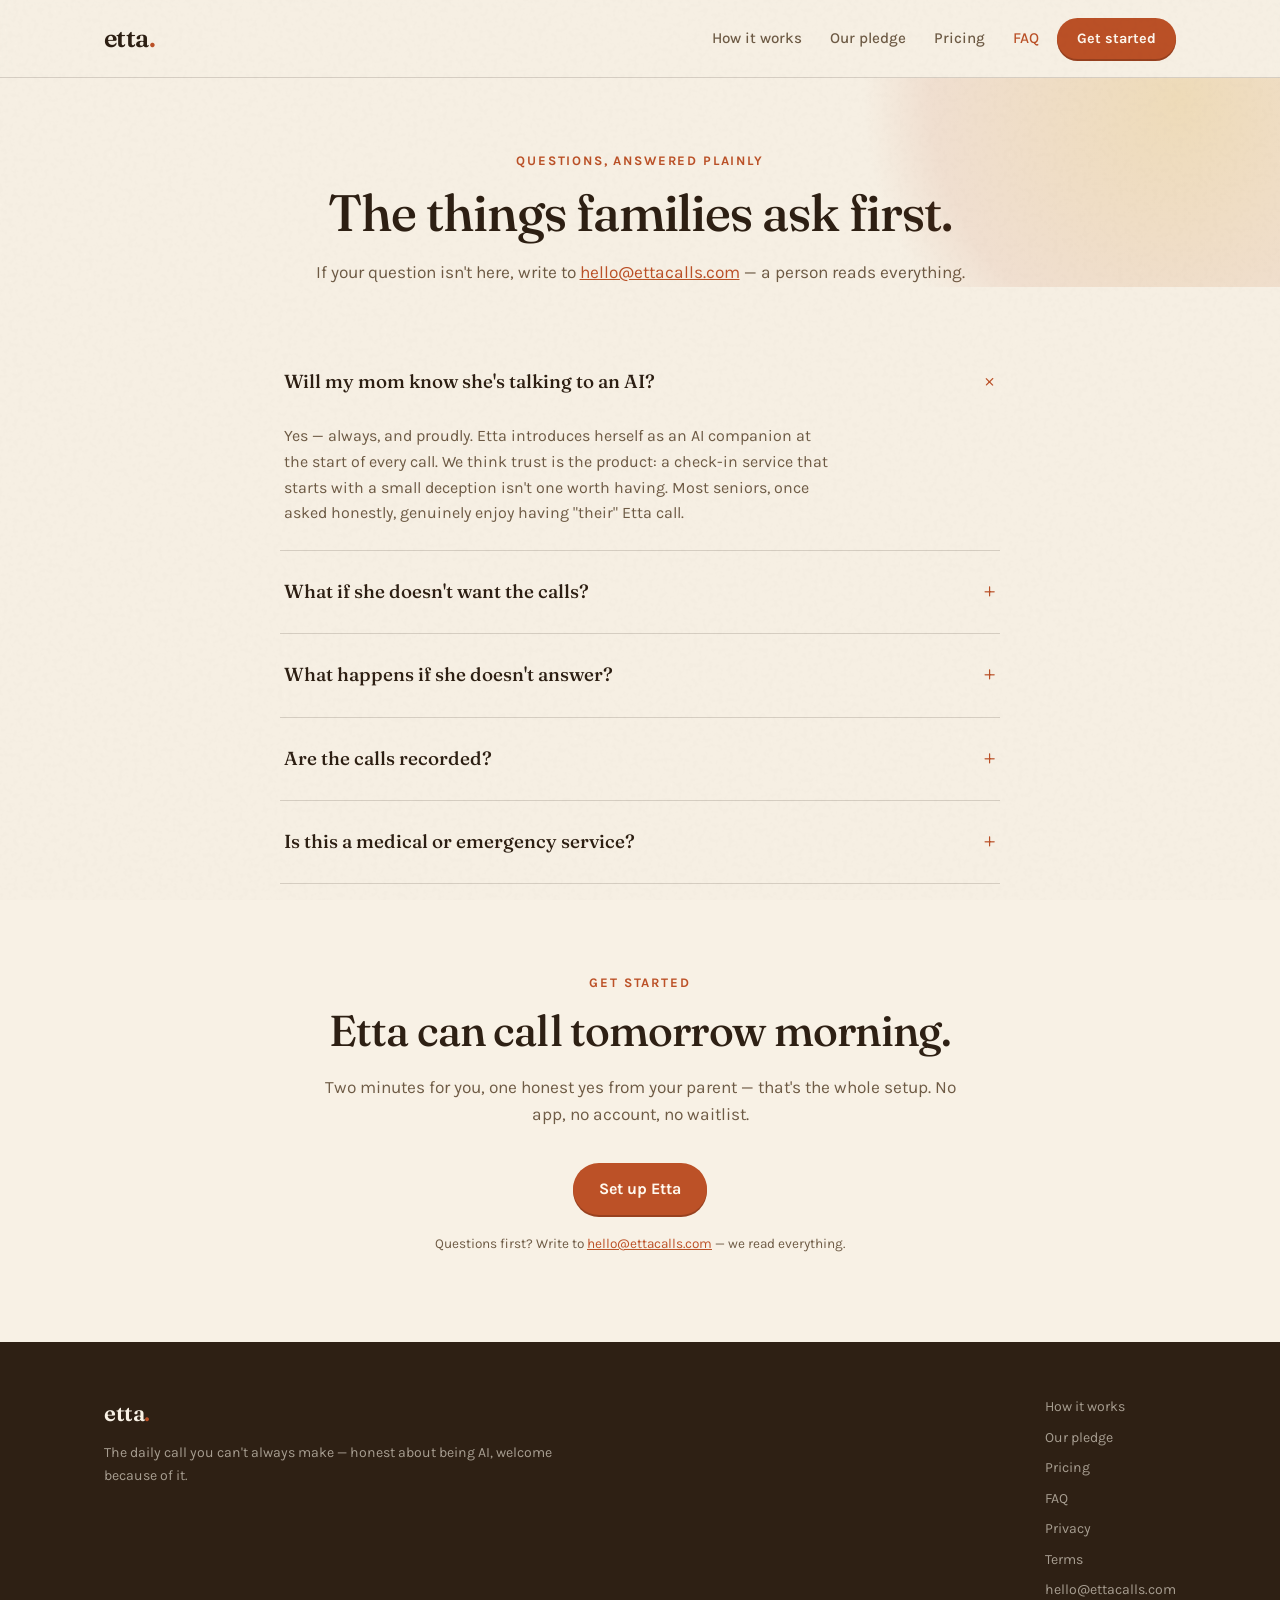
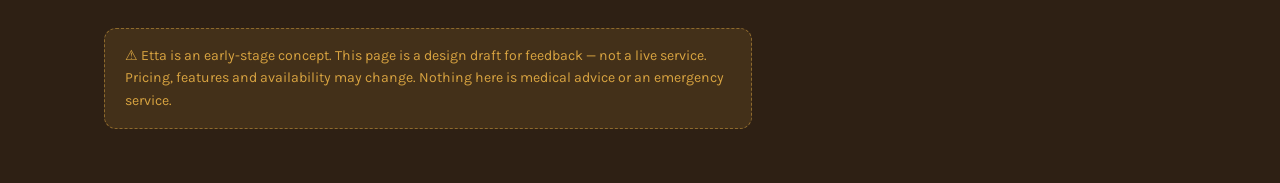
==== faq.html @ 238adfff "Clear the A2P 10DLC blockers: privacy, terms, and real SMS consent Every summary and escalation text" ====
<!DOCTYPE html>
<html lang="en">
<head>
<meta charset="UTF-8">
<meta name="viewport" content="width=device-width, initial-scale=1.0">
<title>FAQ — Etta</title>
<meta name="description" content="The things families ask Etta first, answered plainly: consent, privacy, recordings, missed calls, and what Etta is — and isn't.">
<link rel="icon" href="favicon.ico" sizes="any">
<link rel="icon" type="image/png" sizes="32x32" href="assets/favicon-32x32.png">
<link rel="icon" type="image/png" sizes="16x16" href="assets/favicon-16x16.png">
<link rel="apple-touch-icon" href="assets/apple-touch-icon.png">
<link rel="manifest" href="site.webmanifest">
<meta name="theme-color" content="#F8F1E5">
<link rel="preconnect" href="https://fonts.googleapis.com">
<link rel="preconnect" href="https://fonts.gstatic.com" crossorigin>
<link href="https://fonts.googleapis.com/css2?family=Fraunces:ital,opsz,wght@0,9..144,400;0,9..144,500;0,9..144,600;1,9..144,400;1,9..144,500&family=Karla:ital,wght@0,400;0,500;0,600;0,700;1,400&display=swap" rel="stylesheet">
<link rel="stylesheet" href="styles.css">
</head>
<body>

<header>
  <nav class="nav">
    <a class="logo" href="index.html">etta<span>.</span></a>
    <div class="nav-links">
      <a href="how-it-works.html">How it works</a>
      <a href="pledge.html">Our pledge</a>
      <a href="pricing.html">Pricing</a>
      <a href="faq.html" class="active">FAQ</a>
    </div>
    <div class="nav-actions">
      <a class="btn small" href="signup.html">Get started</a>
      <button class="menu-btn" type="button" aria-label="Menu" aria-expanded="false"><i></i><i></i><i></i></button>
    </div>
  </nav>
</header>

<main>
  <div class="page-hero center">
    <div class="wrap">
      <div class="sec-kicker">Questions, answered plainly</div>
      <h1 class="page-title">The things families ask first.</h1>
      <p class="sec-lede">If your question isn't here, write to <a href="mailto:hello@ettacalls.com" style="color:var(--terra)">hello@ettacalls.com</a> — a person reads everything.</p>
    </div>
  </div>

  <section style="padding-top:10px">
    <div class="wrap">
      <div class="faq">
        <details open>
          <summary>Will my mom know she's talking to an AI?</summary>
          <p>Yes — always, and proudly. Etta introduces herself as an AI companion at the start of every call. We think trust is the product: a check-in service that starts with a small deception isn't one worth having. Most seniors, once asked honestly, genuinely enjoy having "their" Etta call.</p>
        </details>
        <details>
          <summary>What if she doesn't want the calls?</summary>
          <p>Then they don't happen. Your parent consents personally before the first check-in call, and can stop the service at any moment just by saying so on a call. Their yes — and their no — always outranks the subscription.</p>
        </details>
        <details>
          <summary>What happens if she doesn't answer?</summary>
          <p>Etta retries a little later, then sends her a text. If there's still no reply, we work through the contact chain you chose — a neighbor, a sibling, you — so an unanswered phone never just disappears into silence.</p>
        </details>
        <details>
          <summary>Are the calls recorded?</summary>
          <p>Calls are transcribed to produce the family summary, and your parent is told this plainly when they sign up. Summaries go only to the family members they agreed to. We don't sell data, run ads, or use conversations for marketing — ever.</p>
        </details>
        <details>
          <summary>Is this a medical or emergency service?</summary>
          <p>No. Etta is a wellbeing and companionship service, not a medical device, and she's no substitute for emergency response. If a call ever suggests something urgent, Etta's job is simple: get the humans who love them informed, fast.</p>
        </details>
      </div>
    </div>
  </section>

  <section class="waitlist" style="padding-top:0">
    <div class="wrap">
      <div class="sec-kicker">Get started</div>
      <h2>Etta can call tomorrow morning.</h2>
      <p class="sec-lede">Two minutes for you, one honest yes from your parent — that's the whole setup. No app, no account, no waitlist.</p>
      <a class="btn" href="signup.html">Set up Etta</a>
      <p class="hero-note">Questions first? Write to <a href="mailto:hello@ettacalls.com">hello@ettacalls.com</a> — we read everything.</p>
    </div>
  </section>
</main>

<footer>
  <div class="wrap">
    <div class="foot-grid">
      <div>
        <a class="logo" href="index.html">etta<span>.</span></a>
        <p style="margin-top:10px;max-width:34em">The daily call you can't always make — honest about being AI, welcome because of it.</p>
      </div>
      <div class="foot-links">
        <a href="how-it-works.html">How it works</a>
        <a href="pledge.html">Our pledge</a>
        <a href="pricing.html">Pricing</a>
        <a href="faq.html">FAQ</a>
        <a href="privacy.html">Privacy</a>
        <a href="terms.html">Terms</a>
        <a href="mailto:hello@ettacalls.com">hello@ettacalls.com</a>
      </div>
    </div>
    <div class="draft-note">
      &#x26A0;&#xFE0E; Etta is an early-stage concept. This page is a design draft for feedback — not a live service. Pricing, features and availability may change. Nothing here is medical advice or an emergency service.
    </div>
  </div>
</footer>

<script src="app.js"></script>
</body>
</html>
---- styles.css ----
:root{
  --paper:#F8F1E5;
  --paper-deep:#F0E5D0;
  --ink:#2E2014;
  --ink-soft:#6E5B45;
  --terra:#BC5127;
  --terra-deep:#98411F;
  --sage:#77875F;
  --gold:#D9A441;
  --card:#FFFDF7;
  --line:rgba(46,32,20,.16);
  --serif:"Fraunces",Georgia,serif;
  --sans:"Karla",sans-serif;
}
*{margin:0;padding:0;box-sizing:border-box}
html{scroll-behavior:smooth}
body{
  font-family:var(--sans);
  background:var(--paper);
  color:var(--ink);
  line-height:1.6;
  overflow-x:hidden;
}
body::after{
  content:"";position:fixed;inset:0;pointer-events:none;z-index:999;opacity:.5;
  background-image:url("data:image/svg+xml,%3Csvg viewBox='0 0 200 200' xmlns='http://www.w3.org/2000/svg'%3E%3Cfilter id='n'%3E%3CfeTurbulence type='fractalNoise' baseFrequency='0.9' numOctaves='2'/%3E%3CfeColorMatrix values='0 0 0 0 0 0 0 0 0 0 0 0 0 0 0 0 0 0 0.04 0'/%3E%3C/filter%3E%3Crect width='200' height='200' filter='url(%23n)'/%3E%3C/svg%3E");
}
::selection{background:var(--terra);color:var(--paper)}

.wrap{max-width:1120px;margin:0 auto;padding:0 24px}

/* ---------- header ----------- */
header{
  position:sticky;top:0;z-index:50;
  background:color-mix(in srgb,var(--paper) 88%,transparent);
  backdrop-filter:blur(10px);
  border-bottom:1px solid var(--line);
}
.nav{display:flex;align-items:center;justify-content:space-between;gap:18px;padding:18px 24px;max-width:1120px;margin:0 auto}
.logo{font-family:var(--serif);font-weight:600;font-size:1.6rem;letter-spacing:-.02em;text-decoration:none;color:var(--ink)}
.logo span{color:var(--terra)}
.nav-links{display:flex;gap:28px;align-items:center;margin-left:auto}
.nav-links a{color:var(--ink-soft);text-decoration:none;font-size:.95rem;font-weight:500}
.nav-links a:hover{color:var(--terra)}
.nav-links a.active{color:var(--terra)}
.nav-actions{display:flex;align-items:center;gap:8px}
.btn{
  display:inline-block;background:var(--terra);color:#FFF8EE;border:none;cursor:pointer;
  font-family:var(--sans);font-weight:700;font-size:1rem;
  padding:13px 26px;border-radius:999px;text-decoration:none;
  box-shadow:0 2px 0 var(--terra-deep);
  transition:transform .15s ease,box-shadow .15s ease,background .15s ease;
}
.btn:hover{transform:translateY(-2px);box-shadow:0 4px 0 var(--terra-deep);background:#C75A2E}
.btn.small{padding:9px 20px;font-size:.9rem}
.btn.ghost{background:transparent;color:var(--terra);box-shadow:inset 0 0 0 2px var(--terra)}
.btn.ghost:hover{background:var(--terra);color:#FFF8EE}
.btn:disabled{opacity:.65;cursor:wait;transform:none}

/* hamburger — mobile only */
.menu-btn{display:none;position:relative;width:40px;height:40px;background:none;border:0;cursor:pointer;flex-shrink:0}
.menu-btn i{position:absolute;left:9px;right:9px;height:2px;background:var(--ink);border-radius:2px;transition:transform .25s ease,opacity .25s ease}
.menu-btn i:nth-child(1){top:13px}
.menu-btn i:nth-child(2){top:19px}
.menu-btn i:nth-child(3){top:25px}
.menu-btn.open i:nth-child(1){transform:translateY(6px) rotate(45deg)}
.menu-btn.open i:nth-child(2){opacity:0}
.menu-btn.open i:nth-child(3){transform:translateY(-6px) rotate(-45deg)}

/* ---------- hero ---------- */
.hero{position:relative;padding:84px 0 60px;overflow:hidden}
.hero::before{
  content:"";position:absolute;top:-260px;right:-180px;width:720px;height:720px;border-radius:50%;
  background:radial-gradient(circle,rgba(217,164,65,.32),rgba(188,81,39,.12) 55%,transparent 70%);
  pointer-events:none;
}
.hero-grid{display:grid;grid-template-columns:1.05fr .95fr;gap:56px;align-items:center;position:relative}
.kicker{
  display:inline-flex;align-items:center;gap:9px;
  font-size:.82rem;font-weight:700;letter-spacing:.14em;text-transform:uppercase;color:var(--terra);
  margin-bottom:22px;
}
.kicker::before{content:"";width:26px;height:2px;background:var(--terra)}
h1{
  font-family:var(--serif);font-weight:500;font-size:clamp(2.6rem,5.4vw,4.1rem);
  line-height:1.06;letter-spacing:-.025em;margin-bottom:24px;
}
h1 em{font-style:italic;color:var(--terra)}
.lede{font-size:1.18rem;color:var(--ink-soft);max-width:32em;margin-bottom:34px}
.lede strong{color:var(--ink)}
.hero-ctas{display:flex;gap:14px;flex-wrap:wrap;align-items:center}
.hero-note{font-size:.85rem;color:var(--ink-soft);margin-top:18px}
.hero-note a{color:var(--terra)}

/* page hero (interior pages) */
.page-hero{position:relative;padding:72px 0 0;overflow:hidden}
.page-hero::before{
  content:"";position:absolute;top:-300px;right:-220px;width:640px;height:640px;border-radius:50%;
  background:radial-gradient(circle,rgba(217,164,65,.26),rgba(188,81,39,.1) 55%,transparent 70%);
  pointer-events:none;
}
.page-title{
  font-family:var(--serif);font-weight:500;font-size:clamp(2.1rem,4.4vw,3.2rem);
  line-height:1.1;letter-spacing:-.02em;margin-bottom:18px;max-width:20em;
}
.page-hero.center{text-align:center}
.page-hero.center .page-title{margin-inline:auto}
.page-hero.center .sec-lede{margin-inline:auto}

/* phone card */
.phone-stack{position:relative;animation:rise .9s ease both .2s}
.call-card{
  background:var(--card);border:1px solid var(--line);border-radius:22px;
  box-shadow:0 24px 48px -18px rgba(46,32,20,.28);
  padding:26px;position:relative;transform:rotate(1.5deg);
}
.call-head{display:flex;align-items:center;gap:14px;padding-bottom:18px;border-bottom:1px dashed var(--line);margin-bottom:18px}
.ring{
  position:relative;width:48px;height:48px;border-radius:50%;flex-shrink:0;
  background:var(--terra);color:#FFF8EE;display:grid;place-items:center;font-size:1.3rem;
}
.ring::before,.ring::after{
  content:"";position:absolute;inset:0;border-radius:50%;border:2px solid var(--terra);
  animation:pulse 2.4s ease-out infinite;
}
.ring::after{animation-delay:1.2s}
@keyframes pulse{0%{transform:scale(1);opacity:.7}100%{transform:scale(2);opacity:0}}
.call-head b{font-family:var(--serif);font-size:1.15rem;font-weight:600;display:block;line-height:1.2}
.call-head small{color:var(--ink-soft);font-size:.85rem}
.bubble{max-width:88%;padding:12px 16px;border-radius:16px;font-size:.95rem;margin-bottom:12px;animation:rise .6s ease both}
.bubble.etta{background:var(--paper-deep);border-bottom-left-radius:4px}
.bubble.etta:first-of-type{animation-delay:.5s}
.bubble.margaret{background:var(--terra);color:#FFF8EE;margin-left:auto;border-bottom-right-radius:4px;animation-delay:1.1s}
.bubble.etta:last-of-type{animation-delay:1.7s}
.bubble .who{display:block;font-size:.72rem;font-weight:700;letter-spacing:.08em;text-transform:uppercase;opacity:.6;margin-bottom:3px}
.honest-tag{
  position:absolute;top:-16px;right:22px;transform:rotate(3deg);
  background:var(--gold);color:var(--ink);font-weight:700;font-size:.8rem;
  padding:7px 14px;border-radius:8px;box-shadow:0 3px 8px rgba(46,32,20,.2);
}
@keyframes rise{from{opacity:0;transform:translateY(16px)}to{opacity:1;transform:translateY(0)}}
.call-card .bubble.margaret{transform:none}

/* ---------- marquee ---------- */
.marquee{border-top:1px solid var(--line);border-bottom:1px solid var(--line);background:var(--paper-deep);overflow:hidden;padding:14px 0;margin-top:70px}
.marquee-track{display:flex;gap:48px;white-space:nowrap;animation:scroll 36s linear infinite;width:max-content}
.marquee-track span{font-family:var(--serif);font-style:italic;font-size:1.05rem;color:var(--ink-soft)}
.marquee-track b{color:var(--ink);font-family:var(--sans);font-style:normal;font-weight:700}
@keyframes scroll{to{transform:translateX(-50%)}}

/* ---------- sections ---------- */
section{padding:88px 0}
.sec-kicker{font-size:.82rem;font-weight:700;letter-spacing:.14em;text-transform:uppercase;color:var(--terra);margin-bottom:14px}
h2{font-family:var(--serif);font-weight:500;font-size:clamp(1.9rem,3.6vw,2.7rem);letter-spacing:-.02em;line-height:1.12;margin-bottom:18px;max-width:20em}
.sec-lede{color:var(--ink-soft);font-size:1.08rem;max-width:38em}

/* how it works */
.steps{display:grid;grid-template-columns:repeat(3,1fr);gap:28px;margin-top:54px}
.step{background:var(--card);border:1px solid var(--line);border-radius:18px;padding:30px 26px;position:relative}
.step:nth-child(2){transform:translateY(18px)}
.step:nth-child(3){transform:translateY(36px)}
.step-num{font-family:var(--serif);font-size:3.4rem;font-weight:400;font-style:italic;color:var(--terra);line-height:1;margin-bottom:14px}
.step h3{font-family:var(--serif);font-size:1.3rem;font-weight:600;margin-bottom:10px}
.step p{color:var(--ink-soft);font-size:.97rem}
.step .flag{
  display:inline-block;margin-top:14px;background:rgba(119,135,95,.15);color:var(--sage);
  font-size:.78rem;font-weight:700;padding:5px 12px;border-radius:999px;letter-spacing:.04em;
}

/* explore cards (home) */
.explore-grid{display:grid;grid-template-columns:repeat(4,1fr);gap:20px;margin-top:48px}
.explore-card{
  display:flex;flex-direction:column;background:var(--card);border:1px solid var(--line);border-radius:18px;
  padding:26px 22px;text-decoration:none;color:var(--ink);
  transition:transform .18s ease,box-shadow .18s ease,border-color .18s ease;
}
.explore-card:hover{transform:translateY(-4px);box-shadow:0 18px 34px -18px rgba(46,32,20,.3);border-color:var(--terra)}
.explore-card h3{font-family:var(--serif);font-size:1.25rem;font-weight:600;margin-bottom:8px}
.explore-card p{color:var(--ink-soft);font-size:.93rem;margin-bottom:16px}
.explore-card .go{margin-top:auto;color:var(--terra);font-weight:700;font-size:.9rem}

/* summary section — dark */
.dark{background:var(--ink);color:var(--paper)}
.dark h2{color:var(--paper)}
.dark .sec-lede{color:rgba(248,241,229,.65)}
.dark-grid{display:grid;grid-template-columns:1fr 1fr;gap:64px;align-items:center}
.sms-card{
  background:#3B2C1D;border:1px solid rgba(248,241,229,.14);border-radius:22px;padding:26px;
  box-shadow:0 24px 48px -18px rgba(0,0,0,.5);transform:rotate(-1.5deg);
}
.sms-head{display:flex;justify-content:space-between;align-items:baseline;margin-bottom:16px;font-size:.85rem;color:rgba(248,241,229,.55)}
.sms-head b{font-family:var(--serif);font-size:1.05rem;color:var(--paper);font-weight:600}
.sms-body{background:rgba(248,241,229,.07);border-radius:14px;padding:18px;font-size:.97rem;line-height:1.65;color:rgba(248,241,229,.9)}
.sms-body mark{background:rgba(217,164,65,.25);color:var(--gold);padding:1px 5px;border-radius:4px}
.chips{display:flex;gap:10px;flex-wrap:wrap;margin-top:16px}
.chip{font-size:.8rem;font-weight:700;padding:6px 13px;border-radius:999px;background:rgba(119,135,95,.25);color:#B9C7A4}
.chip.warn{background:rgba(217,164,65,.2);color:var(--gold)}
.dark ul{list-style:none;margin-top:26px}
.dark li{padding-left:34px;position:relative;margin-bottom:16px;color:rgba(248,241,229,.8)}
.dark li::before{content:"\260F\FE0E";position:absolute;left:0;top:0;color:var(--gold);font-size:1.15rem}
.dark li b{color:var(--paper)}

/* pledge */
.pledge-card{
  max-width:720px;margin:54px auto 0;background:var(--card);
  border:1px solid var(--line);border-radius:6px;padding:54px 58px;position:relative;
  box-shadow:0 24px 48px -20px rgba(46,32,20,.25);
}
.pledge-card::before{
  content:"";position:absolute;inset:10px;border:1px solid var(--line);border-radius:3px;pointer-events:none;
}
.pledge-card h3{font-family:var(--serif);font-style:italic;font-weight:500;font-size:1.8rem;margin-bottom:26px;text-align:center}
.pledge-list{list-style:none}
.pledge-list li{
  font-family:var(--serif);font-size:1.12rem;line-height:1.5;padding:15px 0 15px 40px;position:relative;
  border-bottom:1px dashed var(--line);
}
.pledge-list li:last-child{border-bottom:none}
.pledge-list li::before{content:"\2713\FE0E";position:absolute;left:6px;color:var(--sage);font-weight:700;font-family:var(--sans)}
.signature{
  font-family:var(--serif);font-style:italic;font-size:1.5rem;color:var(--terra);
  text-align:right;margin-top:26px;transform:rotate(-2deg);
}

/* pricing */
.plans{display:grid;grid-template-columns:1fr 1fr;gap:28px;max-width:820px;margin:54px auto 0}
.plan{background:var(--card);border:1px solid var(--line);border-radius:20px;padding:38px 34px;position:relative}
.plan.featured{border:2px solid var(--terra);box-shadow:0 24px 48px -20px rgba(188,81,39,.3)}
.plan .tag{
  position:absolute;top:-14px;left:50%;transform:translateX(-50%) rotate(-2deg);
  background:var(--terra);color:#FFF8EE;font-size:.78rem;font-weight:700;
  padding:6px 16px;border-radius:999px;white-space:nowrap;
}
.plan h3{font-family:var(--serif);font-size:1.4rem;font-weight:600;margin-bottom:6px}
.plan .freq{color:var(--ink-soft);font-size:.92rem;margin-bottom:20px}
.price{font-family:var(--serif);font-size:3rem;font-weight:500;letter-spacing:-.03em;margin-bottom:24px}
.price small{font-family:var(--sans);font-size:1rem;color:var(--ink-soft);font-weight:400}
.plan ul{list-style:none;margin-bottom:30px}
.plan li{padding:9px 0 9px 28px;position:relative;font-size:.96rem;color:var(--ink-soft);border-bottom:1px dashed var(--line)}
.plan li:last-child{border-bottom:none}
.plan li::before{content:"—";position:absolute;left:2px;color:var(--terra);font-weight:700}
.plan .btn{width:100%;text-align:center}
.plans-note{text-align:center;color:var(--ink-soft);font-size:.9rem;margin-top:26px}

/* faq */
.faq{max-width:720px;margin:44px auto 0}
details{border-bottom:1px solid var(--line)}
summary{
  cursor:pointer;list-style:none;display:flex;justify-content:space-between;align-items:center;gap:18px;
  font-family:var(--serif);font-size:1.18rem;font-weight:500;padding:22px 4px;
}
summary::-webkit-details-marker{display:none}
summary::after{content:"+";font-size:1.5rem;color:var(--terra);transition:transform .25s ease;flex-shrink:0}
details[open] summary::after{transform:rotate(45deg)}
details p{padding:0 4px 24px;color:var(--ink-soft);max-width:56ch}

/* waitlist */
.waitlist{text-align:center}
.waitlist h2{margin-left:auto;margin-right:auto}
.waitlist .sec-lede{margin:0 auto 34px}

/* ---------- waitlist modal ---------- */
body.modal-open{overflow:hidden}
.modal-overlay{
  position:fixed;inset:0;z-index:1000;
  background:rgba(46,32,20,.55);backdrop-filter:blur(3px);
  display:grid;place-items:center;padding:22px;
  opacity:0;pointer-events:none;transition:opacity .25s ease;
}
.modal-overlay.open{opacity:1;pointer-events:auto}
.modal{
  background:var(--card);border:1px solid var(--line);border-radius:20px;
  width:min(460px,100%);max-height:calc(100vh - 44px);max-height:calc(100dvh - 44px);overflow:auto;
  padding:36px 32px 32px;position:relative;
  box-shadow:0 32px 70px -24px rgba(46,32,20,.55);
  transform:translateY(16px);transition:transform .25s ease;
}
.modal-overlay.open .modal{transform:none}
.modal h3{font-family:var(--serif);font-size:1.55rem;font-weight:600;line-height:1.15;margin-bottom:10px}
.modal-intro{color:var(--ink-soft);font-size:.97rem;margin-bottom:24px}
.modal-close{
  position:absolute;top:12px;right:12px;width:36px;height:36px;border-radius:50%;
  border:1px solid var(--line);background:var(--paper);color:var(--ink-soft);
  font-size:1.15rem;line-height:1;cursor:pointer;
}
.modal-close:hover{color:var(--terra);border-color:var(--terra)}
.field{display:block;margin-bottom:16px}
.field span{display:block;font-size:.8rem;font-weight:700;letter-spacing:.06em;text-transform:uppercase;color:var(--ink-soft);margin-bottom:6px}
.field em{text-transform:none;letter-spacing:0;font-weight:400;font-style:italic}
.field input,.field textarea{
  width:100%;font-family:var(--sans);font-size:1rem;color:var(--ink);
  background:var(--paper);border:1px solid var(--line);border-radius:10px;
  padding:12px 14px;outline:none;
}
.field textarea{resize:vertical;min-height:74px}
.field input:focus,.field textarea:focus{border-color:var(--terra);box-shadow:0 0 0 3px rgba(188,81,39,.15)}
.hp-field{position:absolute;left:-9999px;top:-9999px;height:0;width:0;opacity:0;pointer-events:none}
.modal form .btn{width:100%;text-align:center}
.form-msg{margin-top:12px;font-size:.9rem;min-height:1.2em;color:var(--ink-soft)}
.form-msg.error{color:#A33B1C;font-weight:600}
.modal-success{text-align:center;padding:12px 0 6px}
.success-mark{
  width:56px;height:56px;margin:0 auto 18px;border-radius:50%;
  background:rgba(119,135,95,.18);color:var(--sage);
  display:grid;place-items:center;font-size:1.6rem;font-weight:700;
}
.modal-success h3{margin-bottom:8px}
.modal-success p{color:var(--ink-soft);margin-bottom:22px}

/* footer */
footer{background:var(--ink);color:rgba(248,241,229,.6);padding:54px 0;font-size:.88rem}
.foot-grid{display:flex;justify-content:space-between;gap:32px;flex-wrap:wrap;align-items:flex-start}
footer .logo{color:var(--paper);font-size:1.4rem}
.foot-links{display:flex;flex-direction:column;gap:8px}
.foot-links a{color:inherit;text-decoration:none}
.foot-links a:hover{color:var(--gold)}
.draft-note{
  max-width:46em;background:rgba(217,164,65,.12);border:1px dashed rgba(217,164,65,.5);
  border-radius:12px;padding:16px 20px;color:var(--gold);margin-top:26px;
}

/* reveal on scroll */
.reveal{opacity:0;transform:translateY(26px);transition:opacity .7s ease,transform .7s ease}
.reveal.in{opacity:1;transform:none}
.step.reveal.in:nth-child(2){transform:translateY(18px)}
.step.reveal.in:nth-child(3){transform:translateY(36px)}

@media (max-width:860px){
  .hero-grid,.dark-grid{grid-template-columns:1fr;gap:44px}
  .steps{grid-template-columns:1fr}
  .step:nth-child(2),.step:nth-child(3){transform:none}
  .step.reveal.in:nth-child(2),.step.reveal.in:nth-child(3){transform:none}
  .plans{grid-template-columns:1fr}
  .explore-grid{grid-template-columns:1fr 1fr}
  .pledge-card{padding:38px 26px}
  section{padding:64px 0}

  .menu-btn{display:block}
  .nav-links{
    display:none;position:absolute;top:100%;left:0;right:0;z-index:60;
    flex-direction:column;align-items:stretch;gap:0;margin:0;
    background:var(--paper);border-bottom:1px solid var(--line);
    padding:6px 24px 14px;
    box-shadow:0 20px 34px -20px rgba(46,32,20,.35);
  }
  .nav-links.open{display:flex}
  .nav-links a{display:block;padding:13px 0;font-size:1.05rem;border-bottom:1px dashed var(--line)}
  .nav-links a:last-child{border-bottom:none}
}

@media (max-width:560px){
  .explore-grid{grid-template-columns:1fr}
  .nav .btn.small{padding:9px 14px;font-size:.85rem}
}

/* ---------- legal pages (privacy, terms) ----------- */
.legal{max-width:720px;margin:44px auto 0}
.legal-meta{font-size:.85rem;color:var(--ink-soft);padding-bottom:22px;margin-bottom:8px;
  border-bottom:1px solid var(--line)}
.legal h2{
  font-family:var(--serif);font-weight:600;font-size:1.45rem;line-height:1.25;
  letter-spacing:-.01em;margin:38px 0 12px;
}
.legal h2:first-of-type{margin-top:26px}
.legal p{margin:0 0 14px;color:var(--ink-soft)}
.legal p b{color:var(--ink);font-weight:600}
.legal a{color:var(--terra);text-decoration:underline;text-underline-offset:2px}
.legal a:hover{color:var(--terra-deep)}
.legal ul{list-style:none;margin:0 0 16px}
.legal ul li{position:relative;padding:0 0 9px 22px;color:var(--ink-soft)}
.legal ul li::before{content:"\2022";position:absolute;left:5px;color:var(--sage);font-weight:700}
.legal ul li b{color:var(--ink);font-weight:600}
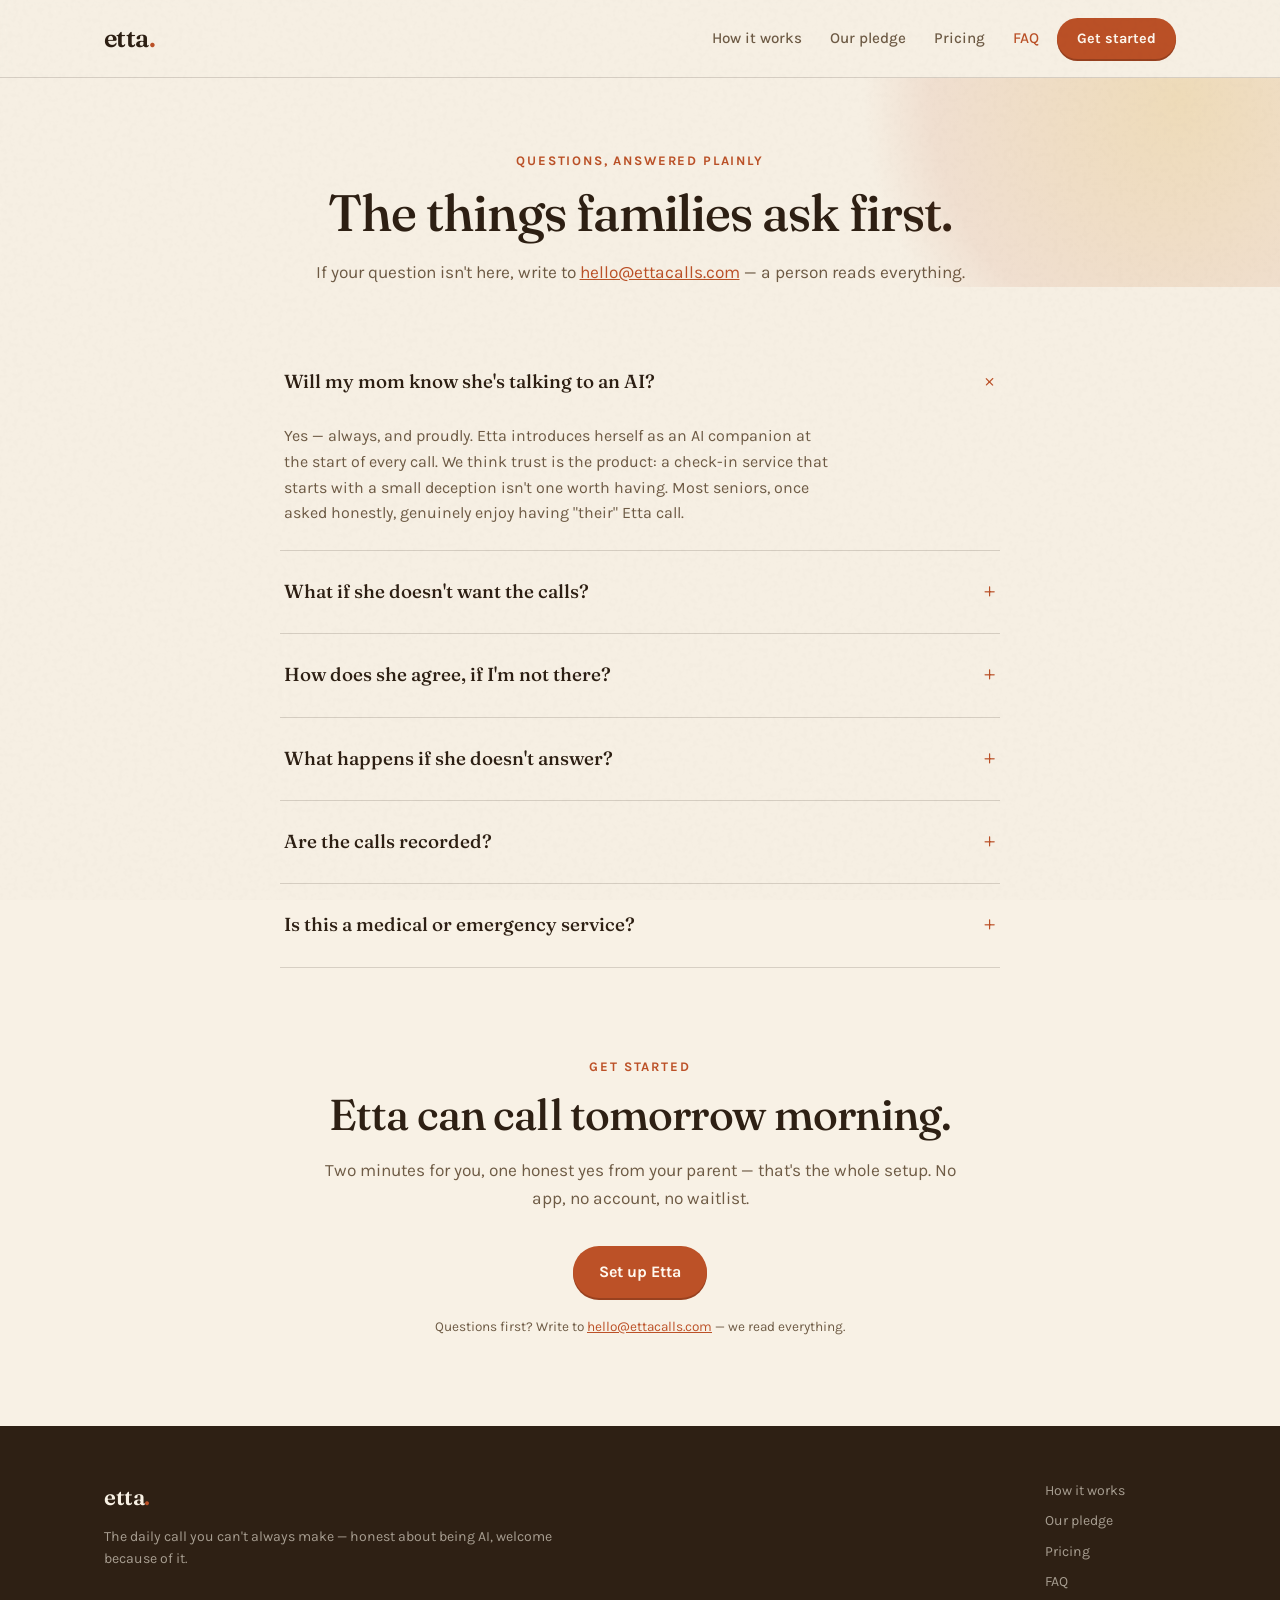
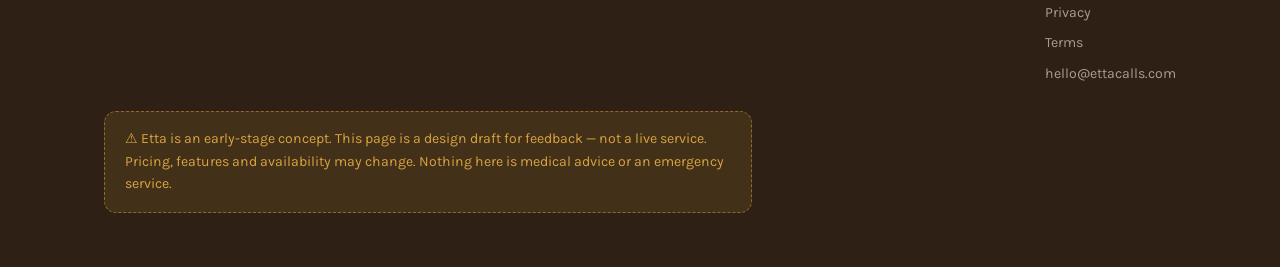
==== commit bda125d2: "Let Etta make the introduction call, and arrive as a saved contact Two things were making setup hard" ====
--- a/faq.html
+++ b/faq.html
@@ -20,15 +20,15 @@
 
 <header>
   <nav class="nav">
-    <a class="logo" href="index.html">etta<span>.</span></a>
+    <a class="logo" href="/">etta<span>.</span></a>
     <div class="nav-links">
-      <a href="how-it-works.html">How it works</a>
-      <a href="pledge.html">Our pledge</a>
-      <a href="pricing.html">Pricing</a>
-      <a href="faq.html" class="active">FAQ</a>
+      <a href="/how-it-works">How it works</a>
+      <a href="/pledge">Our pledge</a>
+      <a href="/pricing">Pricing</a>
+      <a href="/faq" class="active">FAQ</a>
     </div>
     <div class="nav-actions">
-      <a class="btn small" href="signup.html">Get started</a>
+      <a class="btn small" href="/signup">Get started</a>
       <button class="menu-btn" type="button" aria-label="Menu" aria-expanded="false"><i></i><i></i><i></i></button>
     </div>
   </nav>
@@ -55,6 +55,10 @@
           <p>Then they don't happen. Your parent consents personally before the first check-in call, and can stop the service at any moment just by saying so on a call. Their yes — and their no — always outranks the subscription.</p>
         </details>
         <details>
+          <summary>How does she agree, if I'm not there?</summary>
+          <p>Etta calls her and asks. Once you've signed up you choose when — right away, or a time that suits her — and Etta rings, says in her first breath that she's an AI, explains what the daily calls are, and asks for a yes in her own words, on a recorded line. That introduction is the only call Etta makes before your parent has agreed; if the answer is no, or anything short of a clear yes, there is never another one and your card is never charged. If she'd rather not answer an unfamiliar number, she can call Etta instead on (762) 239-4275 — and we'll show you how to <a href="/save">save Etta's number in her phone</a> first, so it isn't unfamiliar at all.</p>
+        </details>
+        <details>
           <summary>What happens if she doesn't answer?</summary>
           <p>Etta retries a little later, then sends her a text. If there's still no reply, we work through the contact chain you chose — a neighbor, a sibling, you — so an unanswered phone never just disappears into silence.</p>
         </details>
@@ -75,7 +79,7 @@
       <div class="sec-kicker">Get started</div>
       <h2>Etta can call tomorrow morning.</h2>
       <p class="sec-lede">Two minutes for you, one honest yes from your parent — that's the whole setup. No app, no account, no waitlist.</p>
-      <a class="btn" href="signup.html">Set up Etta</a>
+      <a class="btn" href="/signup">Set up Etta</a>
       <p class="hero-note">Questions first? Write to <a href="mailto:hello@ettacalls.com">hello@ettacalls.com</a> — we read everything.</p>
     </div>
   </section>
@@ -85,16 +89,16 @@
   <div class="wrap">
     <div class="foot-grid">
       <div>
-        <a class="logo" href="index.html">etta<span>.</span></a>
+        <a class="logo" href="/">etta<span>.</span></a>
         <p style="margin-top:10px;max-width:34em">The daily call you can't always make — honest about being AI, welcome because of it.</p>
       </div>
       <div class="foot-links">
-        <a href="how-it-works.html">How it works</a>
-        <a href="pledge.html">Our pledge</a>
-        <a href="pricing.html">Pricing</a>
-        <a href="faq.html">FAQ</a>
-        <a href="privacy.html">Privacy</a>
-        <a href="terms.html">Terms</a>
+        <a href="/how-it-works">How it works</a>
+        <a href="/pledge">Our pledge</a>
+        <a href="/pricing">Pricing</a>
+        <a href="/faq">FAQ</a>
+        <a href="/privacy">Privacy</a>
+        <a href="/terms">Terms</a>
         <a href="mailto:hello@ettacalls.com">hello@ettacalls.com</a>
       </div>
     </div>
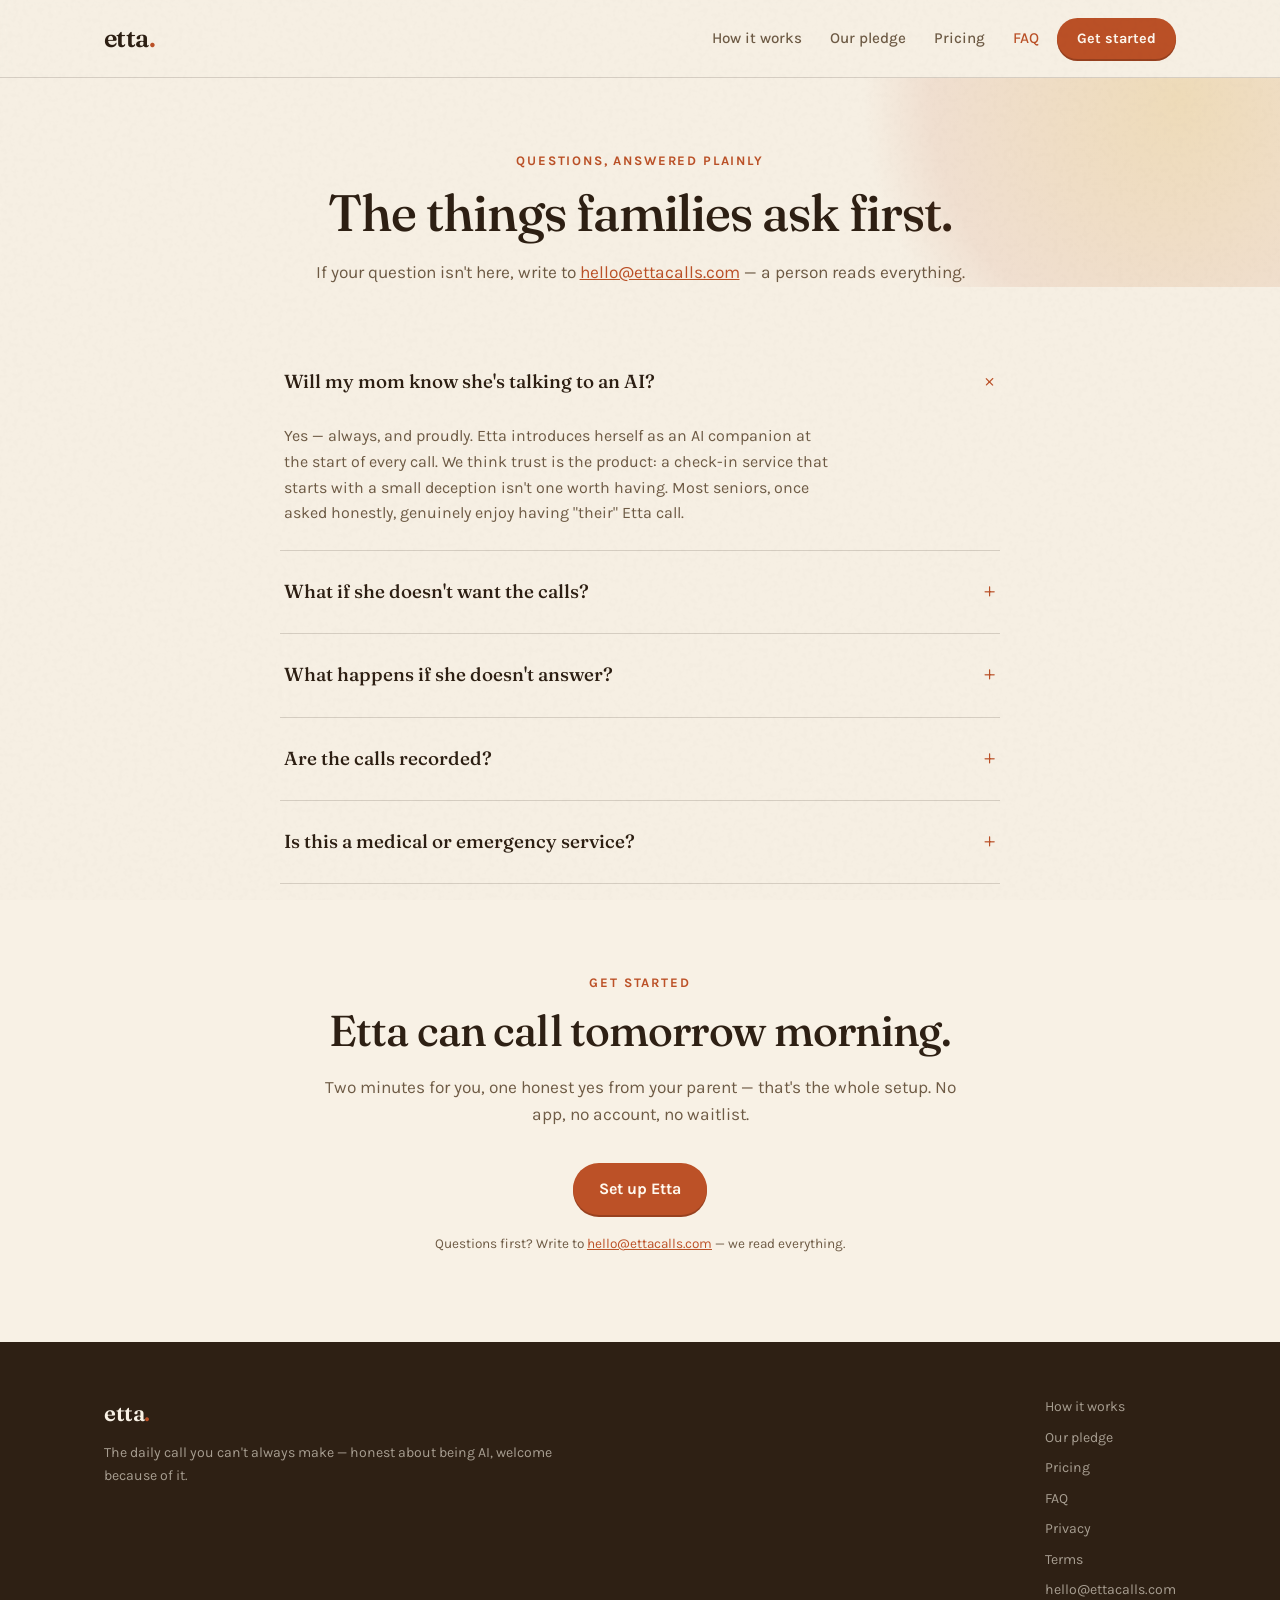
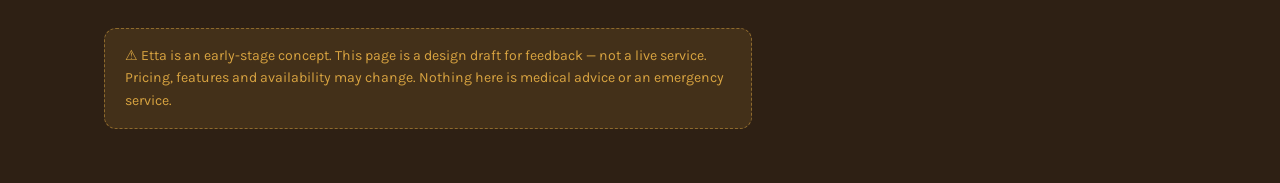
==== commit 3270901c: "Make the favicon circular with a dark-mode variant The old favicon was a square cream tile, which re" ====
--- a/faq.html
+++ b/faq.html
@@ -5,9 +5,12 @@
 <meta name="viewport" content="width=device-width, initial-scale=1.0">
 <title>FAQ — Etta</title>
 <meta name="description" content="The things families ask Etta first, answered plainly: consent, privacy, recordings, missed calls, and what Etta is — and isn't.">
-<link rel="icon" href="favicon.ico" sizes="any">
-<link rel="icon" type="image/png" sizes="32x32" href="assets/favicon-32x32.png">
-<link rel="icon" type="image/png" sizes="16x16" href="assets/favicon-16x16.png">
+<link rel="icon" href="favicon.ico" sizes="32x32">
+<link rel="icon" type="image/svg+xml" href="assets/favicon.svg">
+<link rel="icon" type="image/png" sizes="32x32" href="assets/favicon-32x32.png" media="(prefers-color-scheme: light)">
+<link rel="icon" type="image/png" sizes="16x16" href="assets/favicon-16x16.png" media="(prefers-color-scheme: light)">
+<link rel="icon" type="image/png" sizes="32x32" href="assets/favicon-dark-32x32.png" media="(prefers-color-scheme: dark)">
+<link rel="icon" type="image/png" sizes="16x16" href="assets/favicon-dark-16x16.png" media="(prefers-color-scheme: dark)">
 <link rel="apple-touch-icon" href="assets/apple-touch-icon.png">
 <link rel="manifest" href="site.webmanifest">
 <meta name="theme-color" content="#F8F1E5">
@@ -53,10 +56,6 @@
         <details>
           <summary>What if she doesn't want the calls?</summary>
           <p>Then they don't happen. Your parent consents personally before the first check-in call, and can stop the service at any moment just by saying so on a call. Their yes — and their no — always outranks the subscription.</p>
-        </details>
-        <details>
-          <summary>How does she agree, if I'm not there?</summary>
-          <p>Etta calls her and asks. Once you've signed up you choose when — right away, or a time that suits her — and Etta rings, says in her first breath that she's an AI, explains what the daily calls are, and asks for a yes in her own words, on a recorded line. That introduction is the only call Etta makes before your parent has agreed; if the answer is no, or anything short of a clear yes, there is never another one and your card is never charged. If she'd rather not answer an unfamiliar number, she can call Etta instead on (762) 239-4275 — and we'll show you how to <a href="/save">save Etta's number in her phone</a> first, so it isn't unfamiliar at all.</p>
         </details>
         <details>
           <summary>What happens if she doesn't answer?</summary>
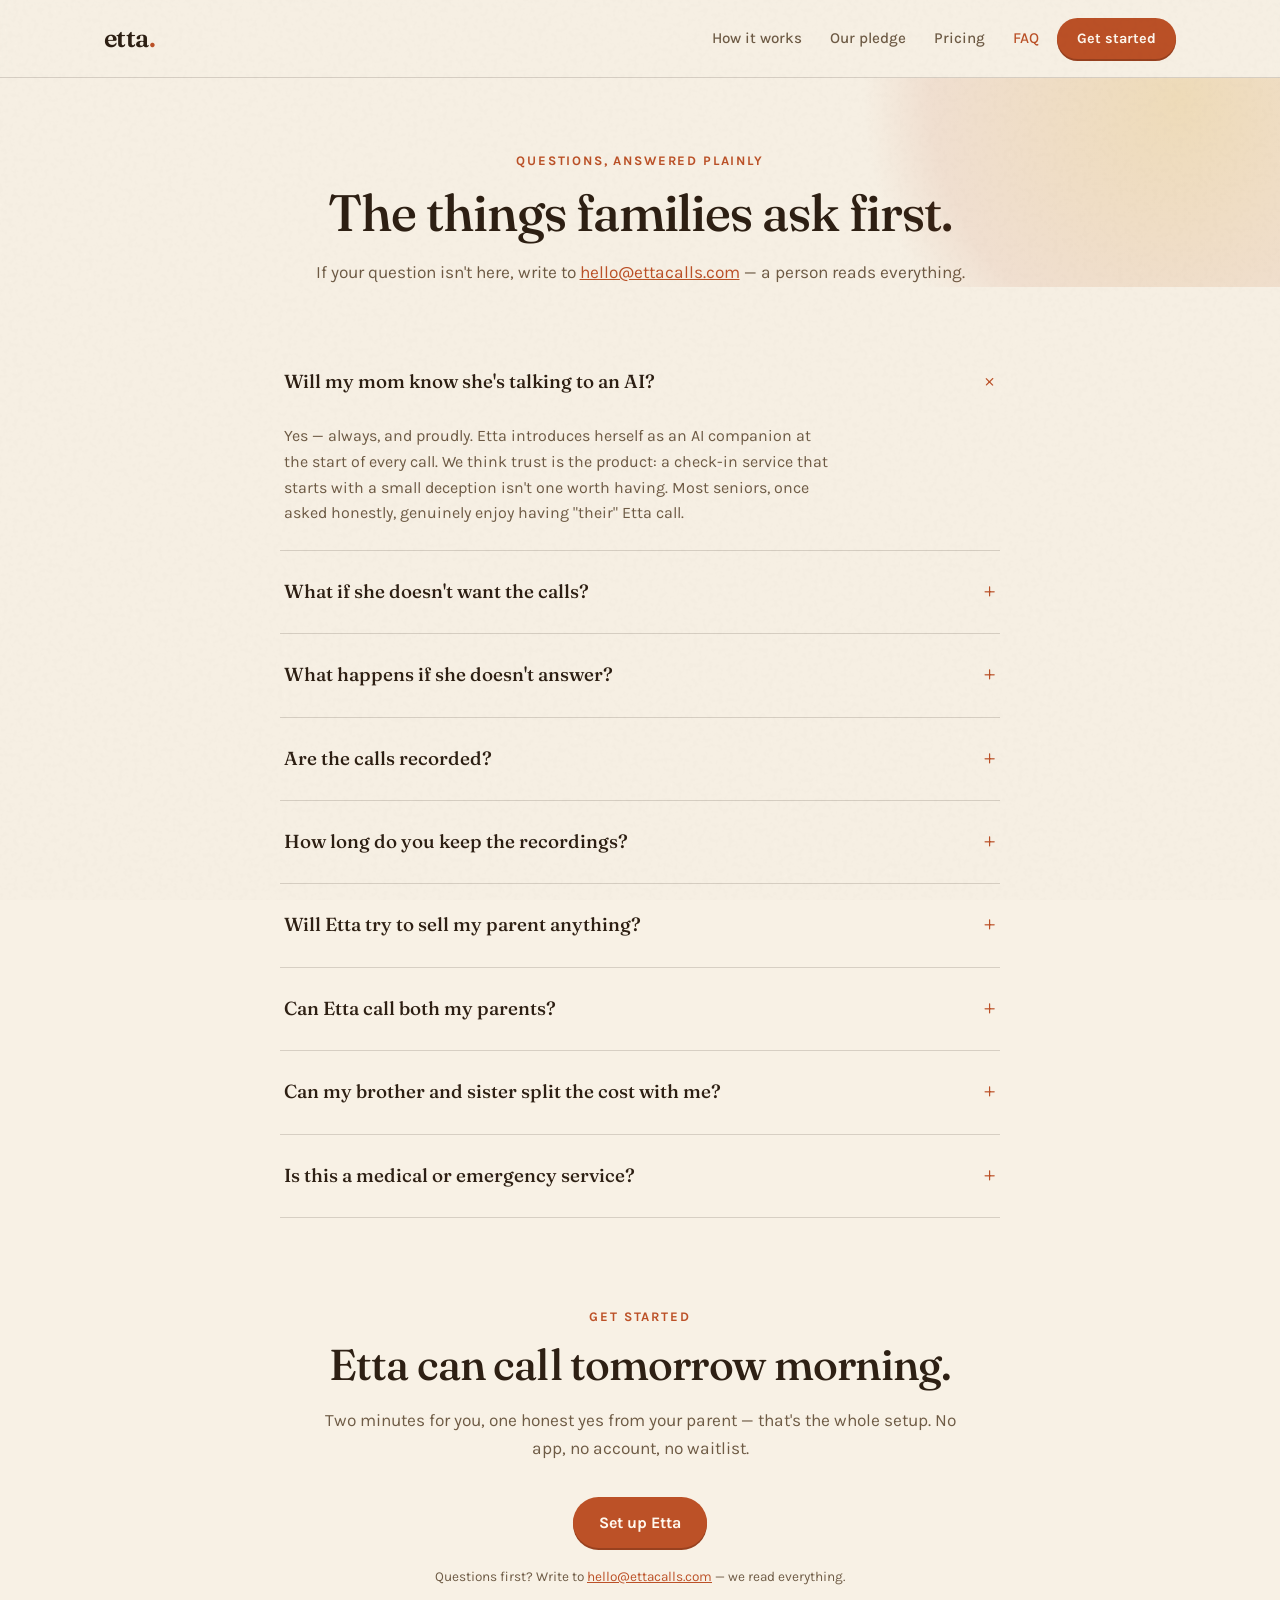
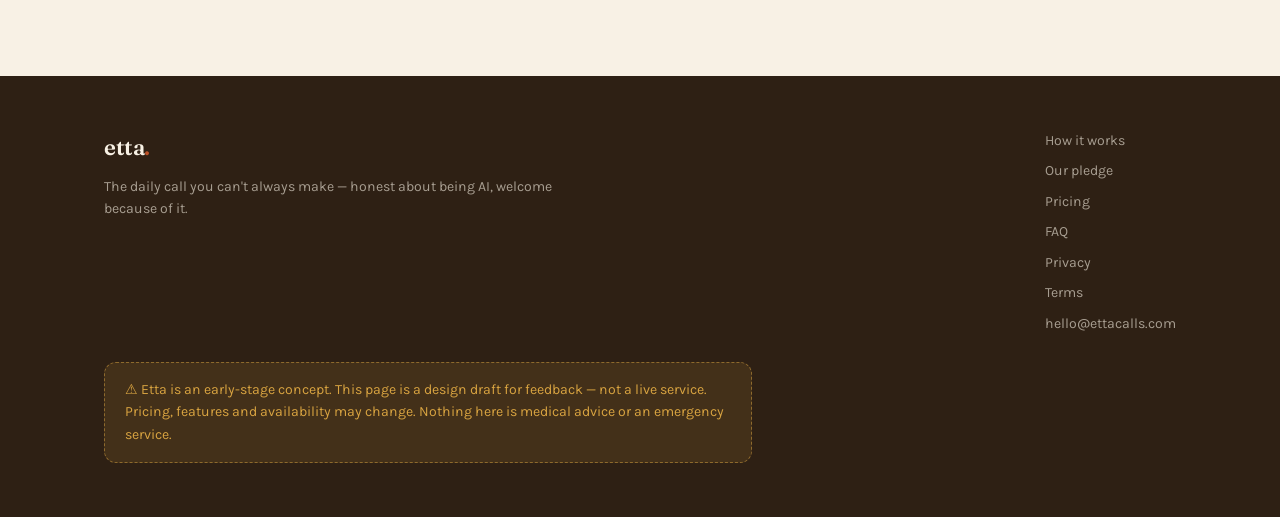
==== commit 2a346728: "Revenue add-ons: a second parent, longer calls, and a bill you can split The plan was two prices and" ====
--- a/faq.html
+++ b/faq.html
@@ -5,12 +5,9 @@
 <meta name="viewport" content="width=device-width, initial-scale=1.0">
 <title>FAQ — Etta</title>
 <meta name="description" content="The things families ask Etta first, answered plainly: consent, privacy, recordings, missed calls, and what Etta is — and isn't.">
-<link rel="icon" href="favicon.ico" sizes="32x32">
-<link rel="icon" type="image/svg+xml" href="assets/favicon.svg">
-<link rel="icon" type="image/png" sizes="32x32" href="assets/favicon-32x32.png" media="(prefers-color-scheme: light)">
-<link rel="icon" type="image/png" sizes="16x16" href="assets/favicon-16x16.png" media="(prefers-color-scheme: light)">
-<link rel="icon" type="image/png" sizes="32x32" href="assets/favicon-dark-32x32.png" media="(prefers-color-scheme: dark)">
-<link rel="icon" type="image/png" sizes="16x16" href="assets/favicon-dark-16x16.png" media="(prefers-color-scheme: dark)">
+<link rel="icon" href="favicon.ico" sizes="any">
+<link rel="icon" type="image/png" sizes="32x32" href="assets/favicon-32x32.png">
+<link rel="icon" type="image/png" sizes="16x16" href="assets/favicon-16x16.png">
 <link rel="apple-touch-icon" href="assets/apple-touch-icon.png">
 <link rel="manifest" href="site.webmanifest">
 <meta name="theme-color" content="#F8F1E5">
@@ -66,6 +63,22 @@
           <p>Calls are transcribed to produce the family summary, and your parent is told this plainly when they sign up. Summaries go only to the family members they agreed to. We don't sell data, run ads, or use conversations for marketing — ever.</p>
         </details>
         <details>
+          <summary>How long do you keep the recordings?</summary>
+          <p>Thirty days, then the audio is deleted — from us and from the provider that stores it. The written summaries stay, so you keep the record of how your parent has been doing without us keeping hours of their private conversation. If you'd rather hold on to the audio, the call archive add-on keeps it for a year and lets you download it. Either way, family only ever hear the calls your parent said they could.</p>
+        </details>
+        <details>
+          <summary>Will Etta try to sell my parent anything?</summary>
+          <p>No, and this one isn't a policy we could quietly change — it's the reason these calls sit outside telemarketing law. Etta never mentions pricing, never suggests an upgrade, and never tells your parent what you're paying. Everything you can add to a plan is added by you, on your family page. If your parent asks what it costs, Etta says plainly that their family arranged it, and that it's nothing they need to worry about.</p>
+        </details>
+        <details>
+          <summary>Can Etta call both my parents?</summary>
+          <p>Yes — each on their own phone, at their own time, for $15 a month more than one. And the second parent goes through exactly the same gate as the first: they call Etta themselves, hear what she is, and say yes in their own voice. Nothing is billed for them until they do, and if they say no, nothing happens and you're not charged.</p>
+        </details>
+        <details>
+          <summary>Can my brother and sister split the cost with me?</summary>
+          <p>Yes, and it's free to set up. Invite them from your family page and each of them pays their own share on their own card; every payment they make comes straight off your bill. If someone stops, you go back to paying the full amount and nothing about the calls changes. We won't text your siblings out of the blue, either — you send them the link yourself.</p>
+        </details>
+        <details>
           <summary>Is this a medical or emergency service?</summary>
           <p>No. Etta is a wellbeing and companionship service, not a medical device, and she's no substitute for emergency response. If a call ever suggests something urgent, Etta's job is simple: get the humans who love them informed, fast.</p>
         </details>
--- a/styles.css
+++ b/styles.css
@@ -104,6 +104,7 @@
   line-height:1.1;letter-spacing:-.02em;margin-bottom:18px;max-width:20em;
 }
 .page-hero.center{text-align:center}
+.center{text-align:center}
 .page-hero.center .page-title{margin-inline:auto}
 .page-hero.center .sec-lede{margin-inline:auto}
 
@@ -242,6 +243,28 @@
 .plan .btn{width:100%;text-align:center}
 .plans-note{text-align:center;color:var(--ink-soft);font-size:.9rem;margin-top:26px}
 
+/* three plans side by side: Standard, Daily, Companion */
+.plans.three{grid-template-columns:repeat(3,1fr);max-width:1060px;gap:22px}
+.plans.three .plan{padding:34px 26px}
+.plans.three .price{font-size:2.6rem;margin-bottom:20px}
+.plans.three .plan li{font-size:.92rem;padding:8px 0 8px 26px}
+
+/* add-ons: the things a family can bolt on later */
+.addons{max-width:900px;margin:40px auto 0;display:grid;grid-template-columns:1fr 1fr;gap:18px}
+.addon-card{background:var(--card);border:1px solid var(--line);border-radius:16px;padding:22px 24px}
+.addon-card h4{
+  font-family:var(--serif);font-size:1.14rem;font-weight:600;
+  display:flex;justify-content:space-between;align-items:baseline;gap:14px;
+}
+.addon-card h4 em{font-family:var(--sans);font-style:normal;font-size:.95rem;
+  font-weight:600;color:var(--terra-deep);white-space:nowrap}
+.addon-card p{color:var(--ink-soft);font-size:.93rem;margin-top:8px;line-height:1.6}
+.addon-note{max-width:900px;margin:22px auto 0;text-align:center;color:var(--ink-soft);
+  font-size:.9rem;line-height:1.7}
+.addon-note b{color:var(--ink)}
+@media(max-width:920px){.plans.three{grid-template-columns:1fr;max-width:520px}}
+@media(max-width:720px){.addons{grid-template-columns:1fr}}
+
 /* faq */
 .faq{max-width:720px;margin:44px auto 0}
 details{border-bottom:1px solid var(--line)}
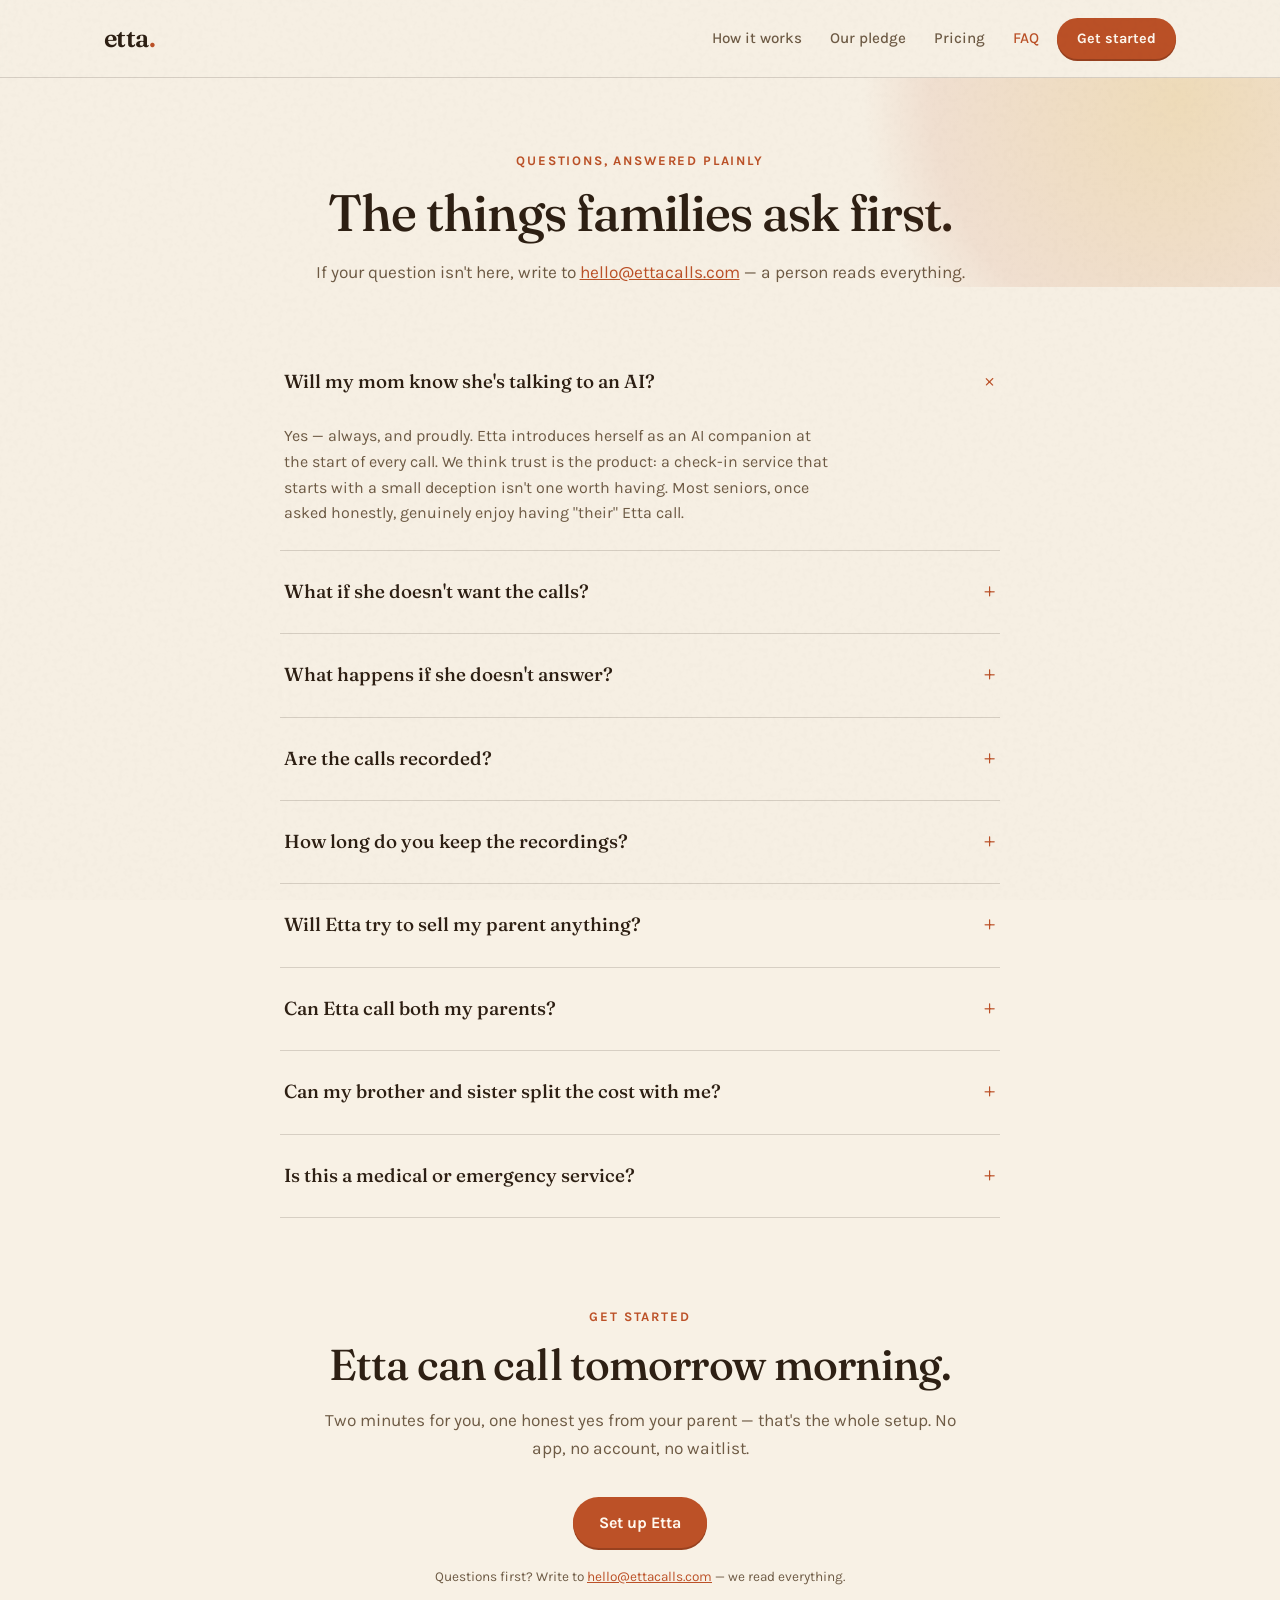
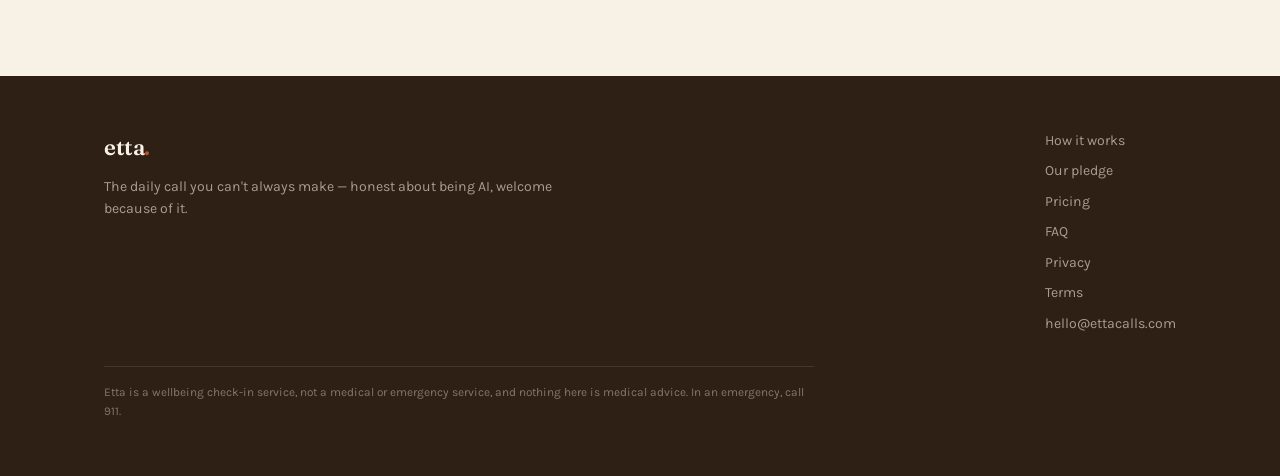
==== commit 9df58b45: "Stop telling visitors the site isn't a live service Every page carried a gold warning box calling Et" ====
--- a/faq.html
+++ b/faq.html
@@ -5,9 +5,12 @@
 <meta name="viewport" content="width=device-width, initial-scale=1.0">
 <title>FAQ — Etta</title>
 <meta name="description" content="The things families ask Etta first, answered plainly: consent, privacy, recordings, missed calls, and what Etta is — and isn't.">
-<link rel="icon" href="favicon.ico" sizes="any">
-<link rel="icon" type="image/png" sizes="32x32" href="assets/favicon-32x32.png">
-<link rel="icon" type="image/png" sizes="16x16" href="assets/favicon-16x16.png">
+<link rel="icon" href="favicon.ico" sizes="32x32">
+<link rel="icon" type="image/svg+xml" href="assets/favicon.svg">
+<link rel="icon" type="image/png" sizes="32x32" href="assets/favicon-32x32.png" media="(prefers-color-scheme: light)">
+<link rel="icon" type="image/png" sizes="16x16" href="assets/favicon-16x16.png" media="(prefers-color-scheme: light)">
+<link rel="icon" type="image/png" sizes="32x32" href="assets/favicon-dark-32x32.png" media="(prefers-color-scheme: dark)">
+<link rel="icon" type="image/png" sizes="16x16" href="assets/favicon-dark-16x16.png" media="(prefers-color-scheme: dark)">
 <link rel="apple-touch-icon" href="assets/apple-touch-icon.png">
 <link rel="manifest" href="site.webmanifest">
 <meta name="theme-color" content="#F8F1E5">
@@ -114,8 +117,8 @@
         <a href="mailto:hello@ettacalls.com">hello@ettacalls.com</a>
       </div>
     </div>
-    <div class="draft-note">
-      &#x26A0;&#xFE0E; Etta is an early-stage concept. This page is a design draft for feedback — not a live service. Pricing, features and availability may change. Nothing here is medical advice or an emergency service.
+    <div class="legal-note">
+      Etta is a wellbeing check-in service, not a medical or emergency service, and nothing here is medical advice. In an emergency, call 911.
     </div>
   </div>
 </footer>
--- a/styles.css
+++ b/styles.css
@@ -91,6 +91,9 @@
 .hero-ctas{display:flex;gap:14px;flex-wrap:wrap;align-items:center}
 .hero-note{font-size:.85rem;color:var(--ink-soft);margin-top:18px}
 .hero-note a{color:var(--terra)}
+.hero-demo{font-size:.95rem;color:var(--ink-soft);margin-top:20px}
+.hero-demo a{color:var(--terra);font-weight:700;text-decoration:none;border-bottom:1px solid rgba(188,81,39,.35)}
+.hero-demo a:hover{border-bottom-color:var(--terra)}
 
 /* page hero (interior pages) */
 .page-hero{position:relative;padding:72px 0 0;overflow:hidden}
@@ -337,9 +340,9 @@
 .foot-links{display:flex;flex-direction:column;gap:8px}
 .foot-links a{color:inherit;text-decoration:none}
 .foot-links a:hover{color:var(--gold)}
-.draft-note{
-  max-width:46em;background:rgba(217,164,65,.12);border:1px dashed rgba(217,164,65,.5);
-  border-radius:12px;padding:16px 20px;color:var(--gold);margin-top:26px;
+.legal-note{
+  max-width:60em;margin-top:30px;padding-top:16px;border-top:1px solid rgba(248,241,229,.1);
+  font-size:.74rem;line-height:1.65;color:rgba(248,241,229,.42);
 }
 
 /* reveal on scroll */
